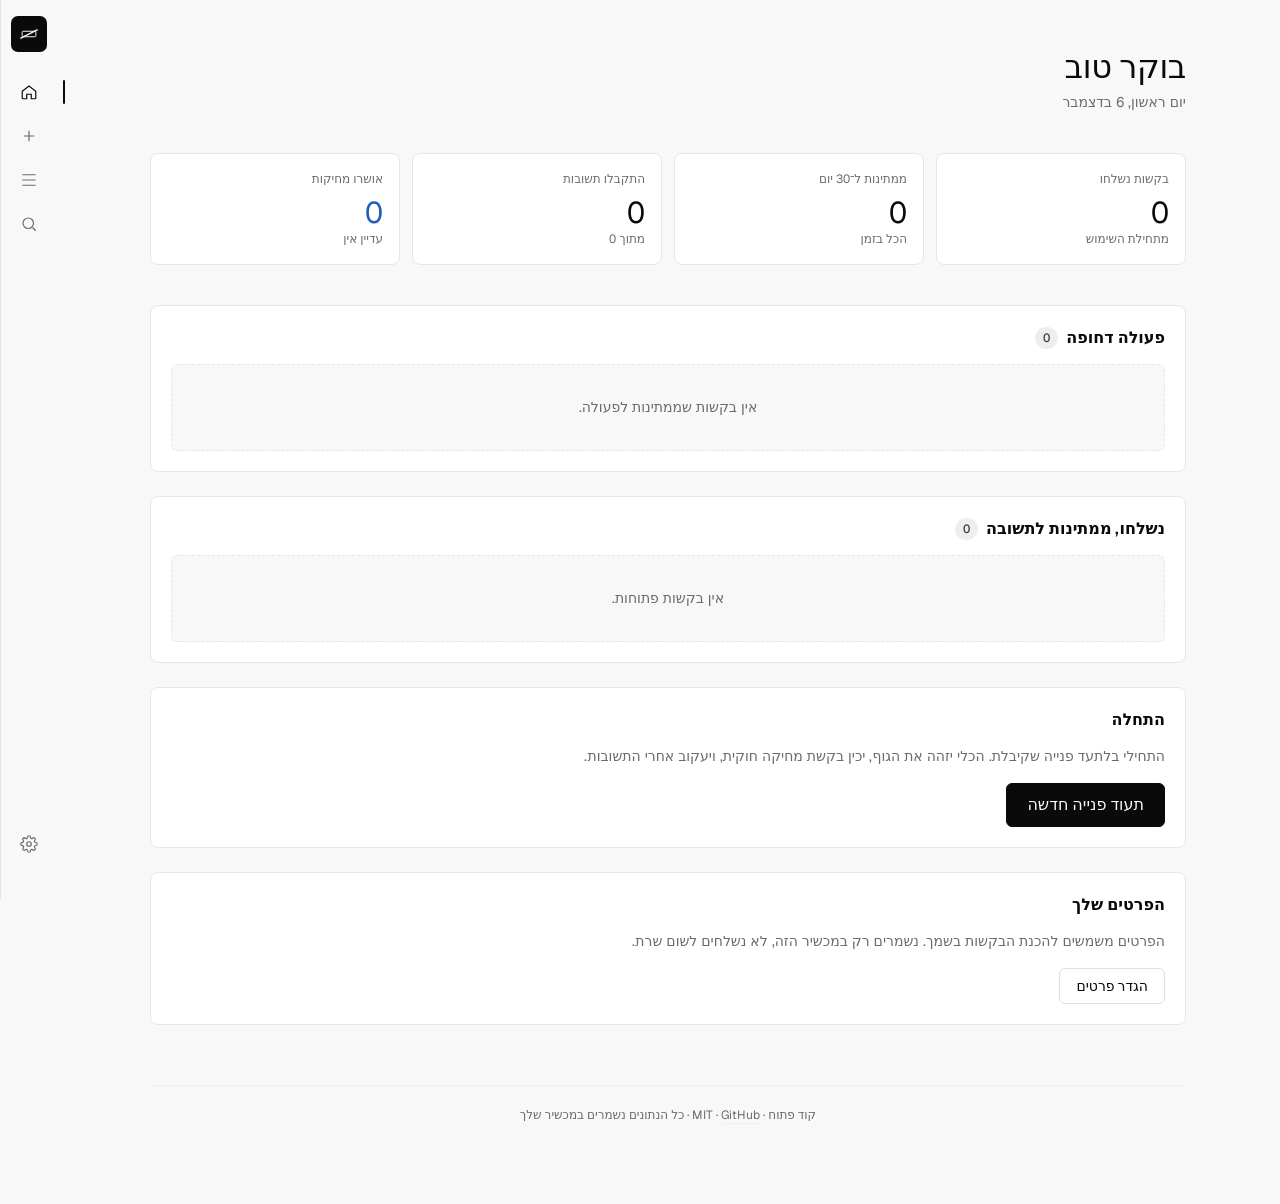
==== app.html @ 05c67542 "feat: landing page with split-stage composition Dealt direction: split-stage. Idea: the real Hebrew " ====
<!doctype html>
<html lang="he" dir="rtl">
<head>
  <meta charset="utf-8" />
  <meta name="viewport" content="width=device-width, initial-scale=1" />
  <title>מספרי · ספר הבקשות</title>
  <meta name="description" content="כלי קוד פתוח לתיעוד פניות ספאם ושליחת בקשות מחיקה חוקיות לפי חוק הגנת הפרטיות ו-GDPR." />
  <link rel="preconnect" href="https://fonts.googleapis.com">
  <link rel="preconnect" href="https://fonts.gstatic.com" crossorigin>
  <link href="https://fonts.googleapis.com/css2?family=Geist:wght@400;500;600;700&family=Geist+Mono:wght@400;500&display=swap" rel="stylesheet">
  <link rel="stylesheet" href="styles.css" />
  <link rel="icon" href="data:image/svg+xml,%3Csvg xmlns='http://www.w3.org/2000/svg' viewBox='0 0 32 32'%3E%3Crect width='32' height='32' rx='6' fill='%230a0a0a'/%3E%3Crect x='6' y='12' width='20' height='8' rx='1.5' stroke='%23f8f8f8' stroke-width='1.4' fill='none'/%3E%3Cline x1='4' y1='22' x2='28' y2='10' stroke='%23f8f8f8' stroke-width='2' stroke-linecap='round'/%3E%3C/svg%3E" />
</head>
<body>
  <div class="shell">
    <main class="main" id="main"></main>
    <nav class="rail" aria-label="ניווט ראשי">
      <div class="rail-mark" onclick="go('home')" title="מספרי" aria-label="מספרי">
        <svg viewBox="0 0 32 32" fill="none" aria-hidden="true">
          <rect x="6" y="12" width="20" height="8" rx="1.5" stroke="currentColor" stroke-width="1.4"/>
          <line x1="4" y1="22" x2="28" y2="10" stroke="currentColor" stroke-width="2" stroke-linecap="round"/>
        </svg>
      </div>
      <div class="rail-group">
        <button class="rail-btn" data-nav="home" onclick="go('home')" aria-label="בית" title="בית">
          <svg viewBox="0 0 24 24" fill="none" stroke="currentColor" stroke-width="1.6"><path d="M3 11l9-7 9 7v9a1 1 0 01-1 1h-5v-6h-6v6H4a1 1 0 01-1-1z"/></svg>
        </button>
        <button class="rail-btn" data-nav="new-call" onclick="go('new-call')" aria-label="פנייה חדשה" title="פנייה חדשה">
          <svg viewBox="0 0 24 24" fill="none" stroke="currentColor" stroke-width="1.6"><path d="M12 5v14m-7-7h14"/></svg>
        </button>
        <button class="rail-btn" data-nav="bulk" onclick="go('bulk')" aria-label="שליחה המונית" title="שליחה המונית">
          <svg viewBox="0 0 24 24" fill="none" stroke="currentColor" stroke-width="1.6"><path d="M3 5h18M3 12h18M3 19h18"/></svg>
        </button>
        <button class="rail-btn" data-nav="scan" onclick="go('scan')" aria-label="סריקת מספרים" title="סריקת מספרים">
          <svg viewBox="0 0 24 24" fill="none" stroke="currentColor" stroke-width="1.6"><circle cx="11" cy="11" r="7"/><path d="M21 21l-4.3-4.3"/></svg>
        </button>
      </div>
      <div class="rail-spacer"></div>
      <div class="rail-group">
        <button class="rail-btn" data-nav="profile" onclick="go('profile')" aria-label="הגדרות" title="הגדרות">
          <svg viewBox="0 0 24 24" fill="none" stroke="currentColor" stroke-width="1.6"><circle cx="12" cy="12" r="3"/><path d="M19.4 15a1.65 1.65 0 00.33 1.82l.06.06a2 2 0 01-2.83 2.83l-.06-.06a1.65 1.65 0 00-1.82-.33 1.65 1.65 0 00-1 1.51V21a2 2 0 01-4 0v-.09a1.65 1.65 0 00-1-1.51 1.65 1.65 0 00-1.82.33l-.06.06a2 2 0 01-2.83-2.83l.06-.06a1.65 1.65 0 00.33-1.82 1.65 1.65 0 00-1.51-1H3a2 2 0 010-4h.09a1.65 1.65 0 001.51-1 1.65 1.65 0 00-.33-1.82l-.06-.06a2 2 0 012.83-2.83l.06.06a1.65 1.65 0 001.82.33h.09a1.65 1.65 0 001-1.51V3a2 2 0 014 0v.09a1.65 1.65 0 001 1.51 1.65 1.65 0 001.82-.33l.06-.06a2 2 0 012.83 2.83l-.06.06a1.65 1.65 0 00-.33 1.82v.09a1.65 1.65 0 001.51 1H21a2 2 0 010 4h-.09a1.65 1.65 0 00-1.51 1z"/></svg>
        </button>
      </div>
    </nav>
  </div>
  <script src="data/entities.js"></script>
  <script src="data/templates.js"></script>
  <script src="app.js"></script>
</body>
</html>
---- styles.css ----
:root {
  --ground: #f8f8f8;
  --surface: #ffffff;
  --raised: #eeeeee;
  --border: #e6e6e6;
  --rule: #f0f0f0;
  --control: #d4d4d4;
  --text: #0a0a0a;
  --muted: #6b6b6b;
  --accent: #141414;
  --signal: #1d5fbf;
  --warning: #92400e;
  --warning-bg: #fffbeb;
  --positive: #2e7d32;
  --positive-bg: #dcfae5;
  --negative: #c4242a;
  --negative-bg: #ffedea;
  --neutral-bg: #eeeeee;
  --neutral-ink: #3d3d3d;
  --radius-card: 8px;
  --radius-control: 6px;
  --row-height: 44px;
  --rail-width: 56px;
  --gap: 12px;
  --pad: 24px;
  --control-height: 36px;
  --fs-title: 24px;
  --fs-section: 16px;
  --fs-kpi: 30px;
  --fs-body: 14px;
  --fs-small: 12px;
}

* { box-sizing: border-box; margin: 0; padding: 0; }

html { font-size: 14px; }

body {
  font-family: 'Geist', -apple-system, system-ui, sans-serif;
  background: var(--ground);
  color: var(--text);
  direction: rtl;
  line-height: 1.5;
  min-height: 100vh;
  font-variant-numeric: tabular-nums;
  -webkit-font-smoothing: antialiased;
  font-feature-settings: 'cv11';
}

.mono { font-family: 'Geist Mono', 'SF Mono', monospace; }

/* --- Shell: rail + content --- */
.shell {
  display: grid;
  grid-template-columns: 1fr var(--rail-width);
  min-height: 100vh;
}

.rail {
  background: var(--ground);
  border-left: 1px solid var(--border);
  display: flex;
  flex-direction: column;
  align-items: center;
  padding: 16px 0;
  position: sticky;
  top: 0;
  height: 100vh;
}
.rail-mark {
  width: 36px; height: 36px;
  display: grid; place-items: center;
  background: var(--text);
  color: var(--ground);
  border-radius: 7px;
  margin-bottom: 20px;
  cursor: pointer;
  transition: transform 0.18s ease, background 0.18s ease;
}
.rail-mark:hover { transform: rotate(-4deg); background: #1a1a1a; }
.rail-mark svg { width: 22px; height: 22px; }
.rail-group { display: flex; flex-direction: column; gap: 4px; margin-bottom: 20px; }
.rail-btn {
  width: 40px; height: 40px;
  display: grid; place-items: center;
  border-radius: 6px;
  cursor: pointer;
  color: var(--muted);
  background: transparent;
  border: none;
  transition: color 0.12s, background 0.12s;
  position: relative;
}
.rail-btn:hover { color: var(--text); background: var(--raised); }
.rail-btn.active { color: var(--text); }
.rail-btn.active::before {
  content: ''; position: absolute; right: -16px; top: 8px; bottom: 8px;
  width: 2px; background: var(--text); border-radius: 1px;
}
.rail-btn svg { width: 18px; height: 18px; }
.rail-spacer { flex: 1; }

.main {
  padding: 48px 32px 80px;
  max-width: 1100px;
  margin: 0 auto;
  width: 100%;
}

/* --- Home: greeting --- */
.greeting {
  margin-bottom: 40px;
}
.greeting h1 {
  font-size: 32px;
  font-weight: 400;
  letter-spacing: -0.01em;
  line-height: 1.2;
  color: var(--text);
  margin-bottom: 6px;
}
.greeting .meta {
  font-size: var(--fs-body);
  color: var(--muted);
}

/* --- Count tiles --- */
.tiles {
  display: grid;
  grid-template-columns: repeat(4, 1fr);
  gap: var(--gap);
  margin-bottom: 40px;
}
.tile {
  background: var(--surface);
  border: 1px solid var(--border);
  border-radius: var(--radius-card);
  padding: 16px;
  min-height: 112px;
  display: flex;
  flex-direction: column;
  justify-content: space-between;
}
.tile .label {
  font-size: var(--fs-small);
  color: var(--muted);
  font-weight: 400;
  margin-bottom: 8px;
}
.tile .value {
  font-size: var(--fs-kpi);
  font-weight: 400;
  color: var(--text);
  line-height: 1;
  font-variant-numeric: tabular-nums;
}
.tile .caption {
  font-size: var(--fs-small);
  color: var(--muted);
}
.tile.signal .value { color: var(--signal); }
.tile.warning .value { color: var(--warning); }
.tile .caption.warning { color: var(--warning); }

/* --- Panels --- */
.panel {
  background: var(--surface);
  border: 1px solid var(--border);
  border-radius: var(--radius-card);
  padding: 20px;
  margin-bottom: 24px;
}
.panel-head {
  display: flex;
  align-items: center;
  justify-content: space-between;
  margin-bottom: 14px;
}
.panel-title {
  font-size: var(--fs-section);
  font-weight: 600;
  color: var(--text);
  display: flex;
  align-items: center;
  gap: 8px;
}
.panel-title .count-chip {
  background: var(--raised);
  color: var(--neutral-ink);
  font-size: var(--fs-small);
  font-weight: 500;
  padding: 2px 8px;
  border-radius: 999px;
  font-variant-numeric: tabular-nums;
}
.panel-link {
  font-size: var(--fs-body);
  color: var(--muted);
  cursor: pointer;
  background: none; border: none;
  padding: 4px 8px;
  border-radius: 4px;
}
.panel-link:hover { color: var(--text); }

/* --- Row cards --- */
.rows { display: flex; flex-direction: column; gap: 8px; }
.row {
  background: var(--ground);
  border: 1px solid var(--border);
  border-radius: 6px;
  padding: 12px 16px;
  display: flex;
  align-items: center;
  justify-content: space-between;
  gap: 12px;
  cursor: pointer;
  transition: border-color 0.12s;
  min-height: 56px;
}
.row:hover { border-color: var(--control); }
.row .r-primary {
  flex: 1;
  min-width: 0;
}
.row .r-name {
  font-size: var(--fs-body);
  font-weight: 500;
  color: var(--text);
  white-space: nowrap;
  overflow: hidden;
  text-overflow: ellipsis;
}
.row .r-sub {
  font-size: var(--fs-small);
  color: var(--muted);
  margin-top: 2px;
}
.row .r-meta {
  display: flex;
  align-items: center;
  gap: 16px;
  font-size: var(--fs-small);
  color: var(--muted);
  flex-shrink: 0;
}
.row .r-meta .days { font-variant-numeric: tabular-nums; }
.row .r-meta .days.warn { color: var(--warning); font-weight: 500; }

/* --- Pills --- */
.pill {
  display: inline-flex;
  align-items: center;
  gap: 4px;
  font-size: var(--fs-small);
  font-weight: 500;
  padding: 2px 8px;
  border-radius: 999px;
  background: var(--neutral-bg);
  color: var(--neutral-ink);
  white-space: nowrap;
  letter-spacing: 0;
}
.pill-draft    { background: var(--neutral-bg);    color: var(--neutral-ink); }
.pill-ready    { background: #e8eef9;              color: #1d5fbf; }
.pill-sent     { background: #e8eef9;              color: #1d5fbf; }
.pill-replied  { background: var(--neutral-bg);    color: var(--text); }
.pill-action   { background: var(--warning-bg);    color: var(--warning); }
.pill-confirmed{ background: var(--positive-bg);   color: #04250e; }
.pill-closed   { background: var(--neutral-bg);    color: var(--muted); }

/* --- Form --- */
.fieldset {
  display: flex;
  flex-direction: column;
  gap: 20px;
}
.field { display: flex; flex-direction: column; gap: 6px; }
.field label {
  font-size: var(--fs-body);
  font-weight: 500;
  color: var(--text);
}
.field .hint {
  font-size: var(--fs-small);
  color: var(--muted);
}
input, textarea, select {
  width: 100%;
  font-family: inherit;
  font-size: var(--fs-body);
  color: var(--text);
  background: var(--surface);
  border: 1px solid #e8e8e8;
  border-radius: var(--radius-control);
  padding: 8px 12px;
  height: 40px;
  transition: border-color 0.12s;
}
textarea { height: auto; min-height: 96px; padding: 10px 12px; resize: vertical; line-height: 1.5; font-family: inherit; }
input:focus, textarea:focus, select:focus {
  outline: none;
  border-color: var(--text);
}
input[type="date"] { font-variant-numeric: tabular-nums; }

/* --- Chips --- */
.chips { display: flex; flex-wrap: wrap; gap: 6px; }
.chip {
  display: inline-flex;
  align-items: center;
  padding: 6px 12px;
  background: var(--surface);
  border: 1px solid #e8e8e8;
  border-radius: 6px;
  font-size: var(--fs-body);
  cursor: pointer;
  transition: all 0.12s;
  user-select: none;
  color: var(--text);
  line-height: 1;
}
.chip:hover { border-color: var(--control); }
.chip.active {
  background: var(--text);
  color: var(--surface);
  border-color: var(--text);
}

/* --- Buttons --- */
.btn {
  display: inline-flex;
  align-items: center;
  justify-content: center;
  gap: 6px;
  font-family: inherit;
  font-size: var(--fs-body);
  font-weight: 500;
  padding: 0 16px;
  height: var(--control-height);
  border-radius: var(--radius-control);
  border: 1px solid transparent;
  cursor: pointer;
  transition: all 0.12s;
  text-decoration: none;
  line-height: 1;
  white-space: nowrap;
}
.btn-primary {
  background: var(--text);
  color: var(--ground);
  border-color: var(--text);
}
.btn-primary:hover { background: #2a2a2a; }
.btn-secondary {
  background: var(--surface);
  color: var(--text);
  border-color: #e0e0e0;
}
.btn-secondary:hover { border-color: var(--control); }
.btn-ghost {
  background: transparent;
  color: var(--muted);
}
.btn-ghost:hover { color: var(--text); background: var(--raised); }
.btn-danger {
  color: var(--negative);
  background: transparent;
  border-color: transparent;
}
.btn-danger:hover { background: var(--negative-bg); }
.btn-lg { height: 44px; padding: 0 20px; font-size: var(--fs-section); }

.actions-row { display: flex; gap: 8px; flex-wrap: wrap; }

/* --- Section header --- */
.section-head {
  margin-bottom: 20px;
}
.section-head .back {
  font-size: var(--fs-small);
  color: var(--muted);
  cursor: pointer;
  margin-bottom: 8px;
  display: inline-flex;
  align-items: center;
  gap: 4px;
}
.section-head .back:hover { color: var(--text); }
.section-head h2 {
  font-size: var(--fs-title);
  font-weight: 400;
  color: var(--text);
  letter-spacing: -0.01em;
}
.section-head .lede {
  font-size: var(--fs-body);
  color: var(--muted);
  margin-top: 4px;
}

/* --- Check-list for goals --- */
.choice-list { display: flex; flex-direction: column; gap: 8px; }
.choice {
  background: var(--surface);
  border: 1px solid #e8e8e8;
  border-radius: var(--radius-card);
  padding: 14px 16px;
  cursor: pointer;
  transition: border-color 0.12s;
  display: flex;
  gap: 12px;
  align-items: flex-start;
}
.choice:hover { border-color: var(--control); }
.choice.active { border-color: var(--text); background: var(--surface); }
.choice .ci-check {
  width: 18px; height: 18px;
  border-radius: 4px;
  border: 1px solid var(--control);
  flex-shrink: 0;
  margin-top: 2px;
  display: grid; place-items: center;
}
.choice.active .ci-check { background: var(--text); border-color: var(--text); color: var(--ground); }
.choice.active .ci-check::after { content:'✓'; font-size: 12px; line-height: 1; }
.choice .ci-body { flex: 1; }
.choice .ci-title { font-size: var(--fs-body); font-weight: 500; color: var(--text); }
.choice .ci-sub { font-size: var(--fs-small); color: var(--muted); margin-top: 2px; }

/* --- Letter (the artifact) --- */
.letter-sheet {
  background: var(--surface);
  border: 1px solid var(--border);
  border-radius: var(--radius-card);
  padding: 40px 48px;
  font-size: 15px;
  line-height: 1.7;
  color: var(--text);
  white-space: pre-wrap;
  font-family: inherit;
  max-width: 680px;
  margin: 0 auto;
}
.letter-sheet[contenteditable="true"]:focus { outline: none; }

.letter-meta {
  background: var(--surface);
  border: 1px solid var(--border);
  border-radius: var(--radius-card);
  padding: 16px 20px;
  margin-bottom: 16px;
}
.letter-meta-row {
  display: grid;
  grid-template-columns: 80px 1fr;
  gap: 12px;
  padding: 8px 0;
  font-size: var(--fs-body);
  align-items: baseline;
}
.letter-meta-row + .letter-meta-row { border-top: 1px solid var(--rule); }
.letter-meta-row .k { color: var(--muted); font-size: var(--fs-small); }
.letter-meta-row .v { color: var(--text); font-weight: 500; }
.letter-meta-row .v .mono { font-weight: 400; }

/* --- Timeline --- */
.timeline { display: flex; flex-direction: column; gap: 0; }
.tl-item {
  padding: 12px 0 12px 20px;
  position: relative;
  border-right: 1px solid var(--rule);
  padding-right: 20px;
  margin-right: 6px;
}
.tl-item::before {
  content: '';
  position: absolute;
  right: -5px;
  top: 16px;
  width: 9px;
  height: 9px;
  border-radius: 50%;
  background: var(--text);
  border: 2px solid var(--surface);
}
.tl-item.pending::before { background: var(--control); }
.tl-item .tl-when {
  font-size: var(--fs-small);
  color: var(--muted);
  font-variant-numeric: tabular-nums;
  margin-bottom: 2px;
}
.tl-item .tl-what { font-size: var(--fs-body); color: var(--text); }
.tl-item .tl-note {
  margin-top: 6px;
  padding: 10px 12px;
  background: var(--ground);
  border-radius: 6px;
  font-size: var(--fs-small);
  color: var(--neutral-ink);
}

/* --- Entity list --- */
.entity-group { margin-top: 16px; }
.entity-group-label {
  font-size: var(--fs-small);
  color: var(--muted);
  font-weight: 500;
  margin-bottom: 6px;
  padding: 0 4px;
}
.entity-item {
  display: flex;
  align-items: center;
  justify-content: space-between;
  padding: 10px 12px;
  border-radius: 6px;
  cursor: pointer;
  transition: background 0.12s;
}
.entity-item:hover { background: var(--ground); }
.entity-item.selected { background: var(--raised); }
.entity-item .ei-name { font-size: var(--fs-body); font-weight: 500; color: var(--text); }
.entity-item .ei-email { font-size: var(--fs-small); color: var(--muted); font-family: 'Geist Mono', monospace; }

/* --- Empty state --- */
.empty {
  padding: 32px 20px;
  text-align: center;
  color: var(--muted);
  font-size: var(--fs-body);
  background: var(--ground);
  border-radius: 6px;
  border: 1px dashed var(--border);
}

/* --- Signal badges in home panel --- */
.signal-bar {
  background: var(--warning-bg);
  border: 1px solid #f4e0b8;
  border-radius: var(--radius-card);
  padding: 14px 18px;
  margin-bottom: 20px;
  display: flex;
  align-items: center;
  justify-content: space-between;
  gap: 16px;
}
.signal-bar .sb-text { font-size: var(--fs-body); color: var(--warning); }
.signal-bar .sb-text strong { font-weight: 600; }

/* --- Scan results --- */
.scan-list { display: flex; flex-direction: column; margin-top: 12px; }
.scan-row {
  display: flex;
  justify-content: space-between;
  align-items: center;
  padding: 10px 0;
  border-bottom: 1px solid var(--rule);
}
.scan-row:last-child { border-bottom: none; }
.scan-row .num { font-family: 'Geist Mono', monospace; font-size: var(--fs-body); }

/* --- Steps indicator --- */
.steps {
  display: flex;
  gap: 24px;
  margin-bottom: 32px;
  font-size: var(--fs-small);
  color: var(--muted);
  font-variant-numeric: tabular-nums;
}
.steps .step { color: var(--muted); }
.steps .step.active { color: var(--text); font-weight: 500; }
.steps .step .n {
  display: inline-block;
  width: 20px; height: 20px;
  border-radius: 999px;
  background: var(--raised);
  color: var(--neutral-ink);
  text-align: center;
  line-height: 20px;
  margin-left: 6px;
  font-size: 11px;
  font-family: 'Geist Mono', monospace;
}
.steps .step.active .n { background: var(--text); color: var(--ground); }

/* --- Toast --- */
.toast {
  position: fixed;
  bottom: 24px;
  left: 50%;
  transform: translateX(-50%);
  background: var(--text);
  color: var(--ground);
  padding: 10px 18px;
  border-radius: 6px;
  font-size: var(--fs-body);
  z-index: 1000;
  font-variant-numeric: tabular-nums;
}

/* --- Phone layout --- */
@media (max-width: 760px) {
  .shell { grid-template-columns: 1fr; }
  .rail {
    position: fixed; bottom: 0; top: auto; left: 0; right: 0;
    width: 100%; height: 56px;
    flex-direction: row;
    justify-content: space-around;
    border-left: none;
    border-top: 1px solid var(--border);
    background: var(--surface);
    padding: 0;
    z-index: 100;
  }
  .rail-mark { display: none; }
  .rail-group { flex-direction: row; margin: 0; }
  .rail-spacer { display: none; }
  .rail-btn.active::before { right: 50%; top: -8px; bottom: auto; left: auto; transform: translateX(50%); width: 20px; height: 2px; }
  .main { padding: 24px 16px 96px; }
  .tiles { grid-template-columns: repeat(2, 1fr); }
  .greeting h1 { font-size: 24px; }
  .letter-sheet { padding: 24px 20px; font-size: 14px; }
}

.app-footer {
  text-align: center;
  margin-top: 60px;
  padding-top: 20px;
  border-top: 1px solid var(--rule);
  font-size: var(--fs-small);
  color: var(--muted);
}
.app-footer a { color: var(--muted); text-decoration: none; border-bottom: 1px solid var(--rule); }
.app-footer a:hover { color: var(--text); }

/* =============== MOTION =============== */

@keyframes rise {
  from { opacity: 0; transform: translateY(12px); }
  to   { opacity: 1; transform: translateY(0); }
}
@keyframes rise-sm {
  from { opacity: 0; transform: translateY(8px); }
  to   { opacity: 1; transform: translateY(0); }
}
@keyframes fade {
  from { opacity: 0; }
  to   { opacity: 1; }
}
@keyframes mark {
  0%   { transform: scaleX(0); opacity: 0; }
  60%  { opacity: 1; }
  100% { transform: scaleX(1); opacity: 1; }
}
@keyframes blink-warn {
  0%, 100% { opacity: 1; }
  50%      { opacity: 0.55; }
}
@keyframes ring {
  0%   { box-shadow: 0 0 0 0 rgba(146, 64, 14, 0.22); }
  70%  { box-shadow: 0 0 0 6px rgba(146, 64, 14, 0); }
  100% { box-shadow: 0 0 0 0 rgba(146, 64, 14, 0); }
}
@keyframes sheen {
  0% { transform: translateX(-100%); }
  100% { transform: translateX(100%); }
}

/* Page enter — greeting */
.greeting h1 {
  animation: rise 0.42s cubic-bezier(.2,.7,.2,1) both;
}
.greeting .meta {
  animation: rise 0.42s cubic-bezier(.2,.7,.2,1) both;
  animation-delay: 60ms;
}

/* Tile stagger */
.tile {
  animation: rise 0.42s cubic-bezier(.2,.7,.2,1) both;
  transition: transform 0.18s ease, border-color 0.15s ease;
}
.tile:nth-child(1) { animation-delay: 80ms; }
.tile:nth-child(2) { animation-delay: 140ms; }
.tile:nth-child(3) { animation-delay: 200ms; }
.tile:nth-child(4) { animation-delay: 260ms; }
.tile:hover { transform: translateY(-1px); border-color: var(--control); }

/* Tile value count-up: grows up from the baseline */
.tile .value {
  display: inline-block;
  transform-origin: right bottom;
  animation: rise-sm 0.5s cubic-bezier(.2,.7,.2,1) both;
  animation-delay: 220ms;
}

/* Signal bar: subtle warning ring on mount, then quiet */
.signal-bar {
  animation: rise 0.4s cubic-bezier(.2,.7,.2,1) both, ring 1.6s ease-out 0.4s 2;
  animation-delay: 300ms;
}

/* Panels stagger */
.panel {
  animation: rise 0.42s cubic-bezier(.2,.7,.2,1) both;
  animation-delay: 320ms;
}
.panel:nth-of-type(2) { animation-delay: 380ms; }
.panel:nth-of-type(3) { animation-delay: 440ms; }
.panel:nth-of-type(4) { animation-delay: 500ms; }

/* Row entrance within a panel */
.rows .row {
  animation: rise-sm 0.32s cubic-bezier(.2,.7,.2,1) both;
  transition: border-color 0.14s ease, transform 0.14s ease, background 0.14s ease;
}
.rows .row:nth-child(1) { animation-delay: 420ms; }
.rows .row:nth-child(2) { animation-delay: 470ms; }
.rows .row:nth-child(3) { animation-delay: 520ms; }
.rows .row:nth-child(4) { animation-delay: 570ms; }
.rows .row:nth-child(5) { animation-delay: 620ms; }
.rows .row:hover {
  transform: translateX(-2px);
  background: var(--surface);
}
.rows .row:active { transform: translateX(-1px) scale(0.998); }

/* Days-overdue number quietly blinks once */
.row .r-meta .days.warn {
  animation: blink-warn 2.4s ease-in-out 1s 2;
}

/* Section header on route change */
.section-head {
  animation: rise 0.4s cubic-bezier(.2,.7,.2,1) both;
}

/* Steps: active one fades and pops its number */
.steps {
  animation: fade 0.3s ease both;
  animation-delay: 60ms;
}
.steps .step { transition: color 0.3s ease; }
.steps .step.active .n {
  animation: rise-sm 0.32s cubic-bezier(.2,.7,.2,1) both;
  animation-delay: 160ms;
}

/* Fieldset entrance */
.fieldset .field {
  animation: rise-sm 0.34s cubic-bezier(.2,.7,.2,1) both;
}
.fieldset .field:nth-child(1) { animation-delay: 100ms; }
.fieldset .field:nth-child(2) { animation-delay: 160ms; }
.fieldset .field:nth-child(3) { animation-delay: 220ms; }
.fieldset .field:nth-child(4) { animation-delay: 280ms; }
.fieldset .field:nth-child(5) { animation-delay: 340ms; }
.fieldset .field:nth-child(6) { animation-delay: 400ms; }

/* Chip press */
.chip { transition: all 0.14s ease; }
.chip:active { transform: scale(0.96); }
.chip.active {
  animation: rise-sm 0.22s cubic-bezier(.2,.7,.2,1) both;
}

/* Buttons feedback */
.btn { transition: all 0.14s ease, transform 0.08s ease; }
.btn:active { transform: translateY(1px); }
.btn-primary {
  position: relative;
  overflow: hidden;
}
.btn-primary::after {
  content: '';
  position: absolute;
  top: 0; left: 0;
  width: 40%;
  height: 100%;
  background: linear-gradient(90deg, transparent, rgba(255,255,255,0.08), transparent);
  transform: translateX(-100%);
  pointer-events: none;
}
.btn-primary:hover::after {
  animation: sheen 0.9s ease;
}

/* Choice cards */
.choice {
  animation: rise-sm 0.34s cubic-bezier(.2,.7,.2,1) both;
  transition: border-color 0.16s ease, transform 0.14s ease;
}
.choice:nth-child(1) { animation-delay: 140ms; }
.choice:nth-child(2) { animation-delay: 190ms; }
.choice:nth-child(3) { animation-delay: 240ms; }
.choice:nth-child(4) { animation-delay: 290ms; }
.choice:active { transform: scale(0.995); }
.choice .ci-check { transition: all 0.16s ease; }
.choice.active .ci-check {
  animation: rise-sm 0.22s cubic-bezier(.2,.8,.2,1) both;
}

/* Letter sheet enters as a document being laid down */
.letter-sheet {
  animation: rise 0.5s cubic-bezier(.2,.7,.2,1) both;
  animation-delay: 280ms;
}
.letter-meta {
  animation: rise 0.42s cubic-bezier(.2,.7,.2,1) both;
  animation-delay: 160ms;
}

/* Entity list items subtle enter */
.entity-item {
  animation: fade 0.25s ease both;
  transition: background 0.12s ease, transform 0.12s ease;
}
.entity-item:hover { transform: translateX(-2px); }
.entity-item.selected {
  animation: rise-sm 0.22s cubic-bezier(.2,.7,.2,1) both;
}

/* Timeline dots pop in */
.tl-item { animation: fade 0.3s ease both; }
.tl-item:nth-child(1) { animation-delay: 160ms; }
.tl-item:nth-child(2) { animation-delay: 220ms; }
.tl-item:nth-child(3) { animation-delay: 280ms; }
.tl-item:nth-child(4) { animation-delay: 340ms; }
.tl-item::before { transition: transform 0.2s ease; }
.tl-item:hover::before { transform: scale(1.3); }

/* Rail buttons */
.rail-btn { transition: color 0.14s ease, background 0.14s ease, transform 0.12s ease; }
.rail-btn:active { transform: scale(0.92); }
.rail-btn.active::before {
  animation: mark 0.32s cubic-bezier(.2,.7,.2,1) both;
  transform-origin: top;
}

/* Toast */
.toast {
  animation: rise 0.28s cubic-bezier(.2,.7,.2,1) both;
}

/* Focus state */
input:focus, textarea:focus, select:focus {
  transition: border-color 0.18s ease, box-shadow 0.18s ease;
}

/* Count-up transition for tile values when updated */
.tile .value.changed {
  animation: rise-sm 0.4s cubic-bezier(.2,.7,.2,1) both;
}

/* Reduced motion: keep the content, drop the travel */
@media (prefers-reduced-motion: reduce) {
  *, *::before, *::after {
    animation-duration: 0.001s !important;
    animation-delay: 0s !important;
    transition-duration: 0.001s !important;
  }
}
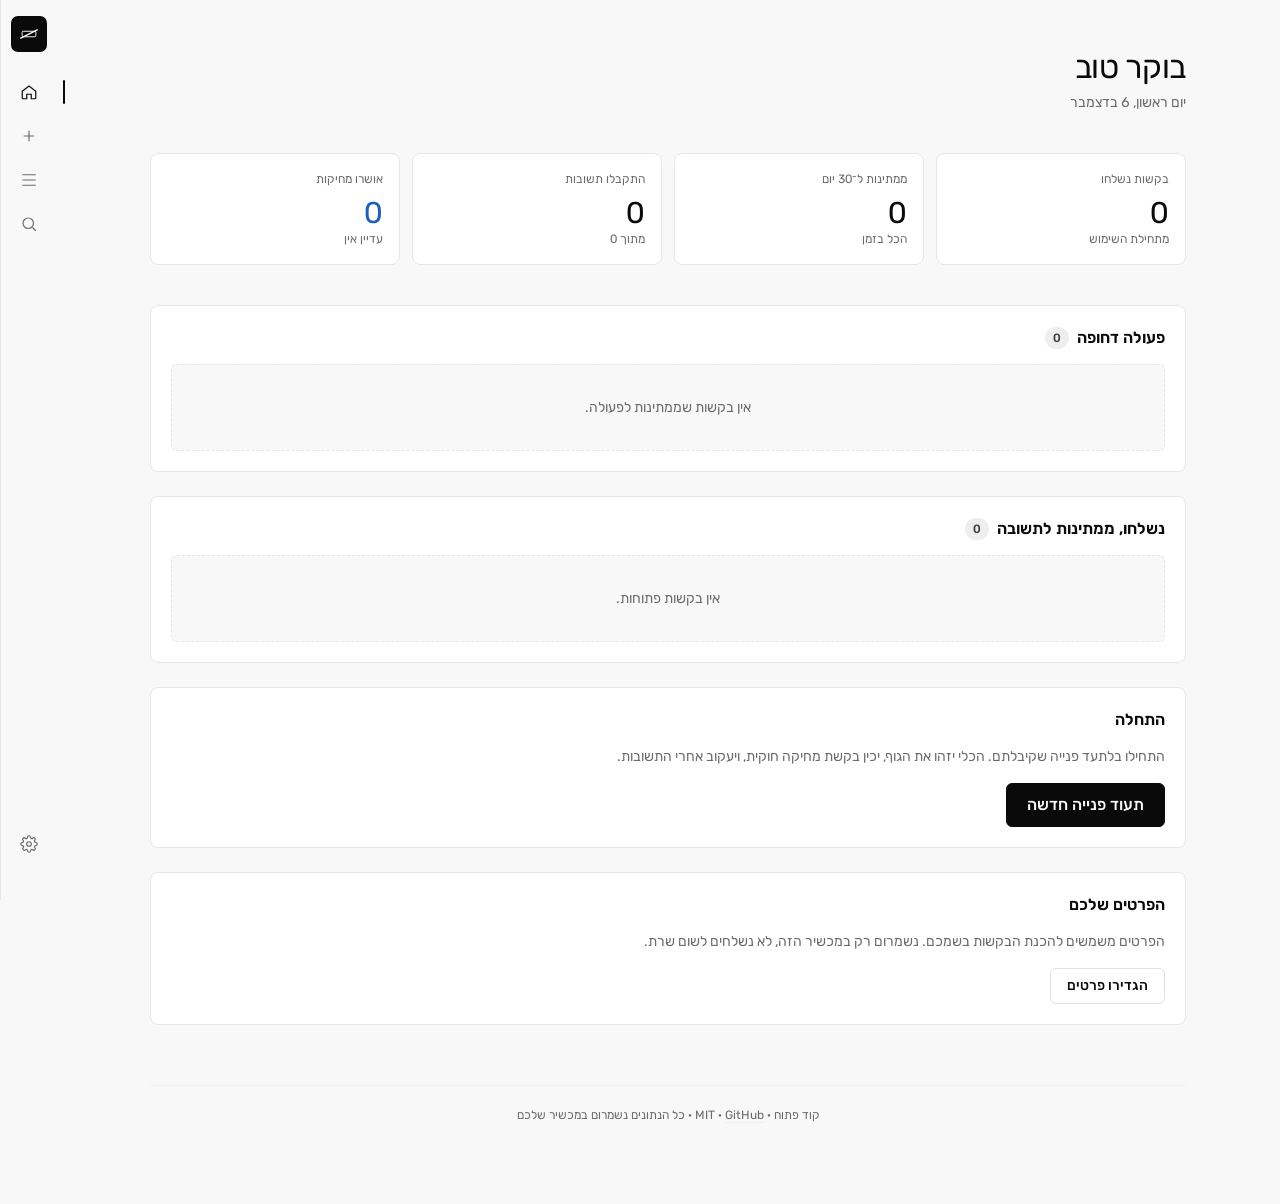
==== commit a8d4987a: "type: unify everything to a single typeface (Rubik) The page was mixing four families — Fraunces, In" ====
--- a/app.html
+++ b/app.html
@@ -7,7 +7,7 @@
   <meta name="description" content="כלי קוד פתוח לתיעוד פניות ספאם ושליחת בקשות מחיקה חוקיות לפי חוק הגנת הפרטיות ו-GDPR." />
   <link rel="preconnect" href="https://fonts.googleapis.com">
   <link rel="preconnect" href="https://fonts.gstatic.com" crossorigin>
-  <link href="https://fonts.googleapis.com/css2?family=Geist:wght@400;500;600;700&family=Geist+Mono:wght@400;500&display=swap" rel="stylesheet">
+  <link href="https://fonts.googleapis.com/css2?family=Rubik:wght@300;400;500;600;700&display=swap" rel="stylesheet">
   <link rel="stylesheet" href="styles.css" />
   <link rel="icon" href="data:image/svg+xml,%3Csvg xmlns='http://www.w3.org/2000/svg' viewBox='0 0 32 32'%3E%3Crect width='32' height='32' rx='6' fill='%230a0a0a'/%3E%3Crect x='6' y='12' width='20' height='8' rx='1.5' stroke='%23f8f8f8' stroke-width='1.4' fill='none'/%3E%3Cline x1='4' y1='22' x2='28' y2='10' stroke='%23f8f8f8' stroke-width='2' stroke-linecap='round'/%3E%3C/svg%3E" />
 </head>
--- a/styles.css
+++ b/styles.css
@@ -36,7 +36,7 @@
 html { font-size: 14px; }
 
 body {
-  font-family: 'Geist', -apple-system, system-ui, sans-serif;
+  font-family: 'Rubik', -apple-system, system-ui, sans-serif;
   background: var(--ground);
   color: var(--text);
   direction: rtl;
@@ -47,7 +47,7 @@
   font-feature-settings: 'cv11';
 }
 
-.mono { font-family: 'Geist Mono', 'SF Mono', monospace; }
+.mono { font-family: 'Rubik', -apple-system, system-ui, sans-serif; }
 
 /* --- Shell: rail + content --- */
 .shell {
@@ -522,7 +522,7 @@
 .entity-item:hover { background: var(--ground); }
 .entity-item.selected { background: var(--raised); }
 .entity-item .ei-name { font-size: var(--fs-body); font-weight: 500; color: var(--text); }
-.entity-item .ei-email { font-size: var(--fs-small); color: var(--muted); font-family: 'Geist Mono', monospace; }
+.entity-item .ei-email { font-size: var(--fs-small); color: var(--muted); font-family: 'Rubik', -apple-system, system-ui, sans-serif; }
 
 /* --- Empty state --- */
 .empty {
@@ -560,7 +560,7 @@
   border-bottom: 1px solid var(--rule);
 }
 .scan-row:last-child { border-bottom: none; }
-.scan-row .num { font-family: 'Geist Mono', monospace; font-size: var(--fs-body); }
+.scan-row .num { font-family: 'Rubik', -apple-system, system-ui, sans-serif; font-size: var(--fs-body); }
 
 /* --- Steps indicator --- */
 .steps {
@@ -583,7 +583,7 @@
   line-height: 20px;
   margin-left: 6px;
   font-size: 11px;
-  font-family: 'Geist Mono', monospace;
+  font-family: 'Rubik', -apple-system, system-ui, sans-serif;
 }
 .steps .step.active .n { background: var(--text); color: var(--ground); }
 
